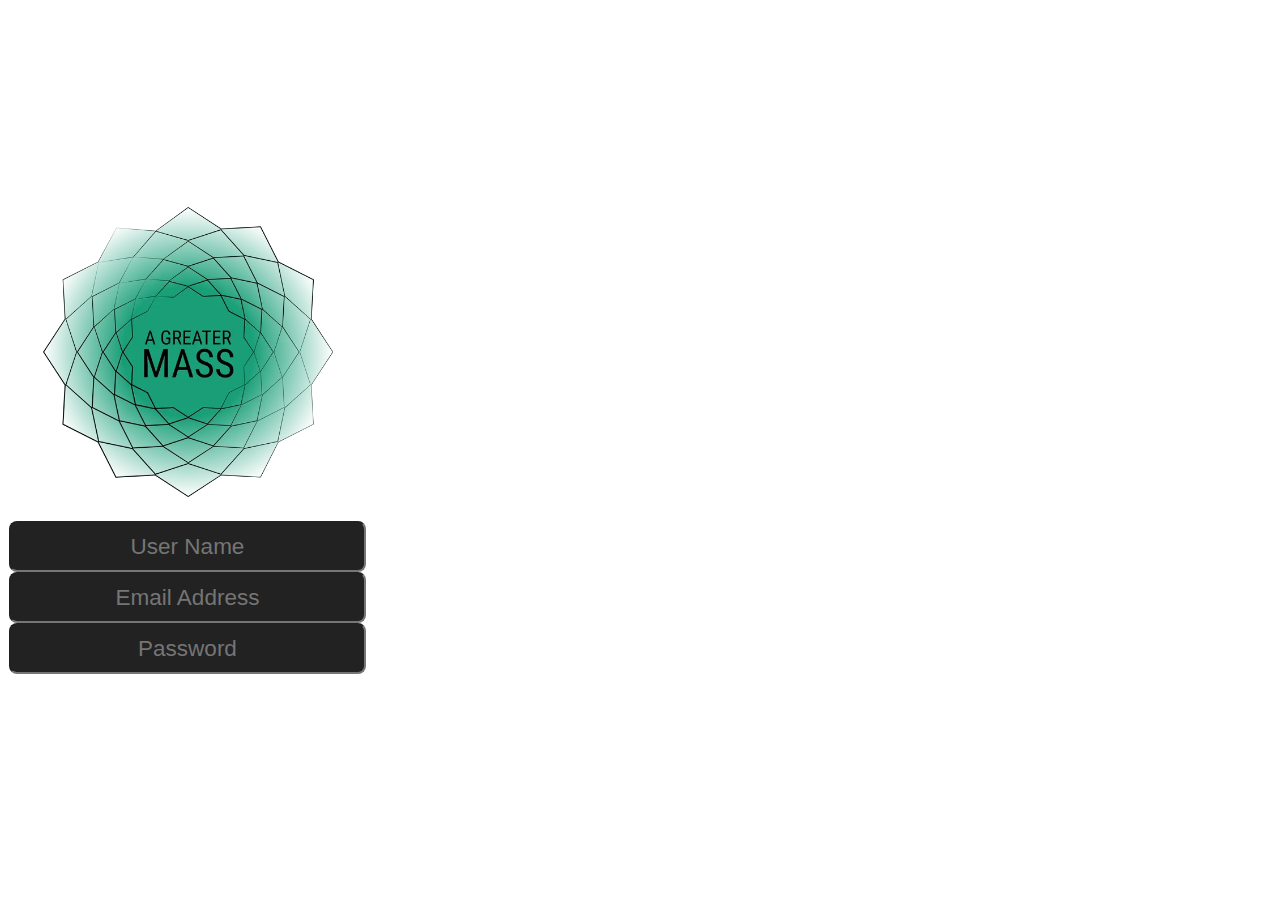
==== index.html @ 94d78392 "First commit" ====
<!DOCTYPE html>
<html lang="en">

<head>
    <meta charset="UTF-8">
    <meta http-equiv="X-UA-Compatible" content="IE=edge">
    <meta name="viewport" content="width=device-width, initial-scale=1.0">
    <title>Sign Up</title>

    <style>
        html {
            box-sizing: border-box;
        }

        *,
        *::before,
        *::after {
            box-sizing: inherit;
        }

        body {
            background-color: #fff;
            font-family: 'Roboto Condensed', Helvetica, Arial, sans-serif;
            font-size: 18px;
            margin: 0;
            padding: 0;
        }

        .debug {
            outline: none; /*3px solid firebrick; */
        }

        .input-field {
            background-color: #222;
            border-radius: 8px;
            color: #808080;
            font-size: 1.25em;
            line-height: 2;
            text-align: center;
            width: 100%;
        }

        .mobile-content {
            align-items: center;
            display: flex;
            flex-direction: column;
            height: 100vh;
            justify-content: center;
            margin: 0;
            max-width: 375px;
            min-width: 360px;
            padding: 0;
            width: 100vw;
        }

        .signup-form-section {
            margin: 5% 1%;
            width: 95%;
        }
    </style>
</head>

<body>
    <main class="mobile-content">
        <section id="logo-section" class="debug">
            <img src="a-greater-mass-logo-aqua-512w.webp" alt="A Greater Mass Logo" width="290" height="290">
        </section>
        <section id="signup-form-section" class="signup-form-section debug">
            <form id="signup-form">
                <input type="text" placeholder="User Name" class="input-field">
                <input type="email" placeholder="Email Address" class="input-field">
                <input type="password" placeholder="Password" class="input-field">
            </form>
        </section>
    </main>
</body>

</html>
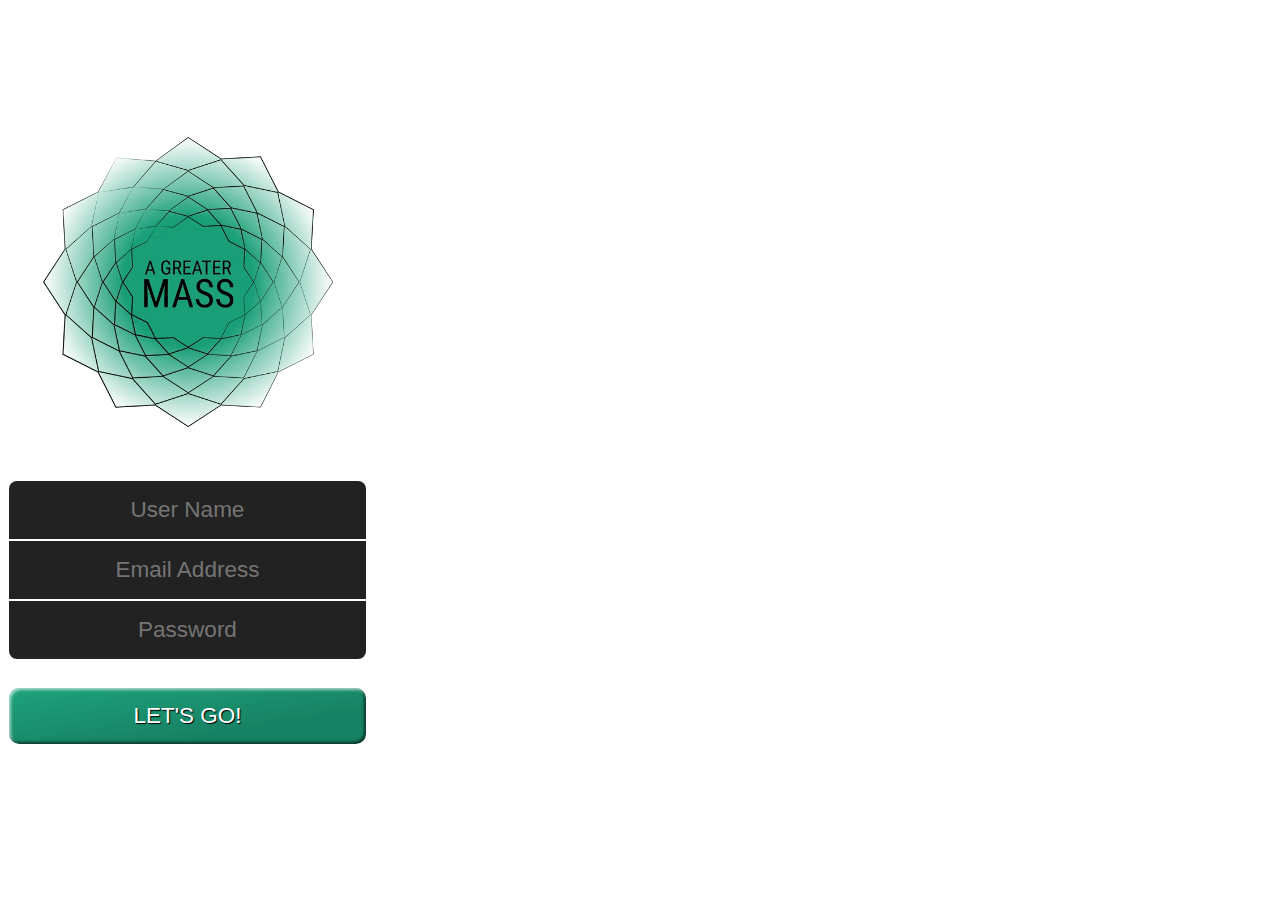
==== commit fbfdb508: "Completed sign up screen" ====
--- a/index.html
+++ b/index.html
@@ -27,17 +27,36 @@
         }
 
         .debug {
-            outline: none; /*3px solid firebrick; */
+            outline: none;
+            /*3px solid firebrick; */
         }
 
         .input-field {
             background-color: #222;
-            border-radius: 8px;
-            color: #808080;
+            border: 0;
+            color: #F7FFFF;
             font-size: 1.25em;
-            line-height: 2;
+            line-height: 2.5;
             text-align: center;
             width: 100%;
+        }
+
+        .input-field--top {
+            border-top-left-radius: 8px;
+            border-top-right-radius: 8px;
+        }
+
+        .input-field--middle {
+            margin: 0.5% 0;
+        }
+
+        .input-field--bottom {
+            border-bottom-left-radius: 8px;
+            border-bottom-right-radius: 8px;
+        }
+
+        #logo-section {
+            margin-bottom: 8%;
         }
 
         .mobile-content {
@@ -57,6 +76,37 @@
             margin: 5% 1%;
             width: 95%;
         }
+
+        .signup-form__submit {
+            border: 0;
+            line-height: 2.5;
+            margin-top: 8%;
+            padding: 0 20px;
+            font-size: 1.25em;
+            font-weight: 500;
+            text-align: center;
+            text-transform: uppercase;
+            color: #fff;
+            text-shadow: 1px 1px 1px #000;
+            border-radius: 10px;
+            background-color: rgba(29, 162, 124, 1);
+            background-image: linear-gradient(to top left,
+                    rgba(0, 0, 0, .2),
+                    rgba(0, 0, 0, .2) 30%,
+                    rgba(0, 0, 0, 0));
+            box-shadow: inset 2px 2px 3px rgba(255, 255, 255, .6),
+                inset -2px -2px 3px rgba(0, 0, 0, .6);
+            width: 100%;
+        }
+
+        .signup-form__submit:hover {
+            background-color: rgba(29, 162, 124, 1);
+        }
+
+        .signup-form__submit:active {
+            box-shadow: inset -2px -2px 3px rgba(255, 255, 255, .6),
+                inset 2px 2px 3px rgba(0, 0, 0, .6);
+        }
     </style>
 </head>
 
@@ -67,9 +117,12 @@
         </section>
         <section id="signup-form-section" class="signup-form-section debug">
             <form id="signup-form">
-                <input type="text" placeholder="User Name" class="input-field">
-                <input type="email" placeholder="Email Address" class="input-field">
-                <input type="password" placeholder="Password" class="input-field">
+                <input type="text" placeholder="User Name" class="input-field input-field--top">
+                <input type="email" placeholder="Email Address" class="input-field input-field--middle">
+                <input type="password" placeholder="Password" class="input-field input-field--bottom">
+                <button class="signup-form__submit" type="button">
+                    Let's Go!
+                </button>
             </form>
         </section>
     </main>
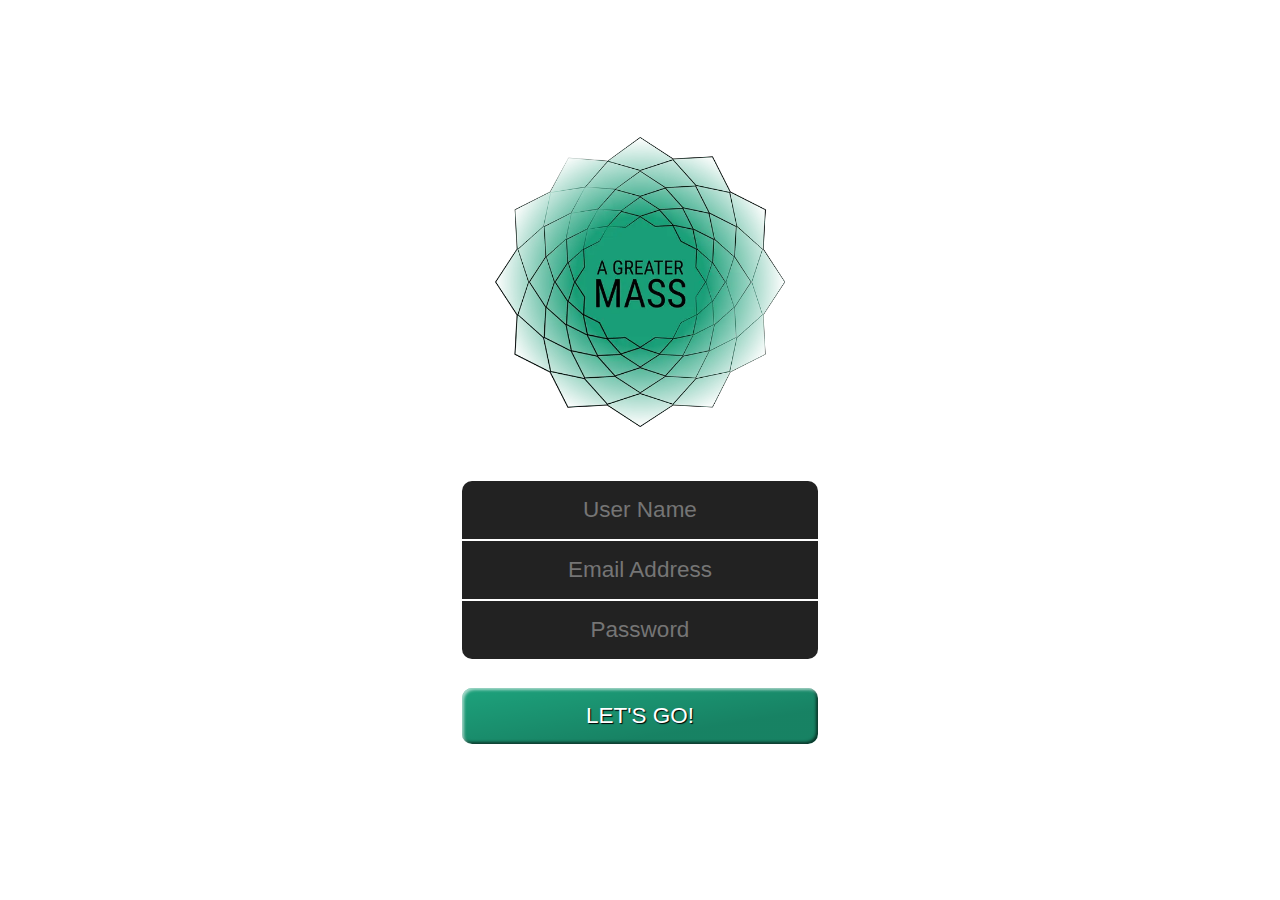
==== commit 520d1669: "Update index.html" ====
--- a/index.html
+++ b/index.html
@@ -26,6 +26,12 @@
             padding: 0;
         }
 
+        .full-screen-center {
+            display: grid;
+            height: 100vh;
+            place-items: center;
+        }
+
         .debug {
             outline: none;
             /*3px solid firebrick; */
@@ -42,8 +48,8 @@
         }
 
         .input-field--top {
-            border-top-left-radius: 8px;
-            border-top-right-radius: 8px;
+            border-top-left-radius: 10px;
+            border-top-right-radius: 10px;
         }
 
         .input-field--middle {
@@ -51,8 +57,8 @@
         }
 
         .input-field--bottom {
-            border-bottom-left-radius: 8px;
-            border-bottom-right-radius: 8px;
+            border-bottom-left-radius: 10px;
+            border-bottom-right-radius: 10px;
         }
 
         #logo-section {
@@ -110,7 +116,7 @@
     </style>
 </head>
 
-<body>
+<body class="full-screen-center">
     <main class="mobile-content">
         <section id="logo-section" class="debug">
             <img src="a-greater-mass-logo-aqua-512w.webp" alt="A Greater Mass Logo" width="290" height="290">
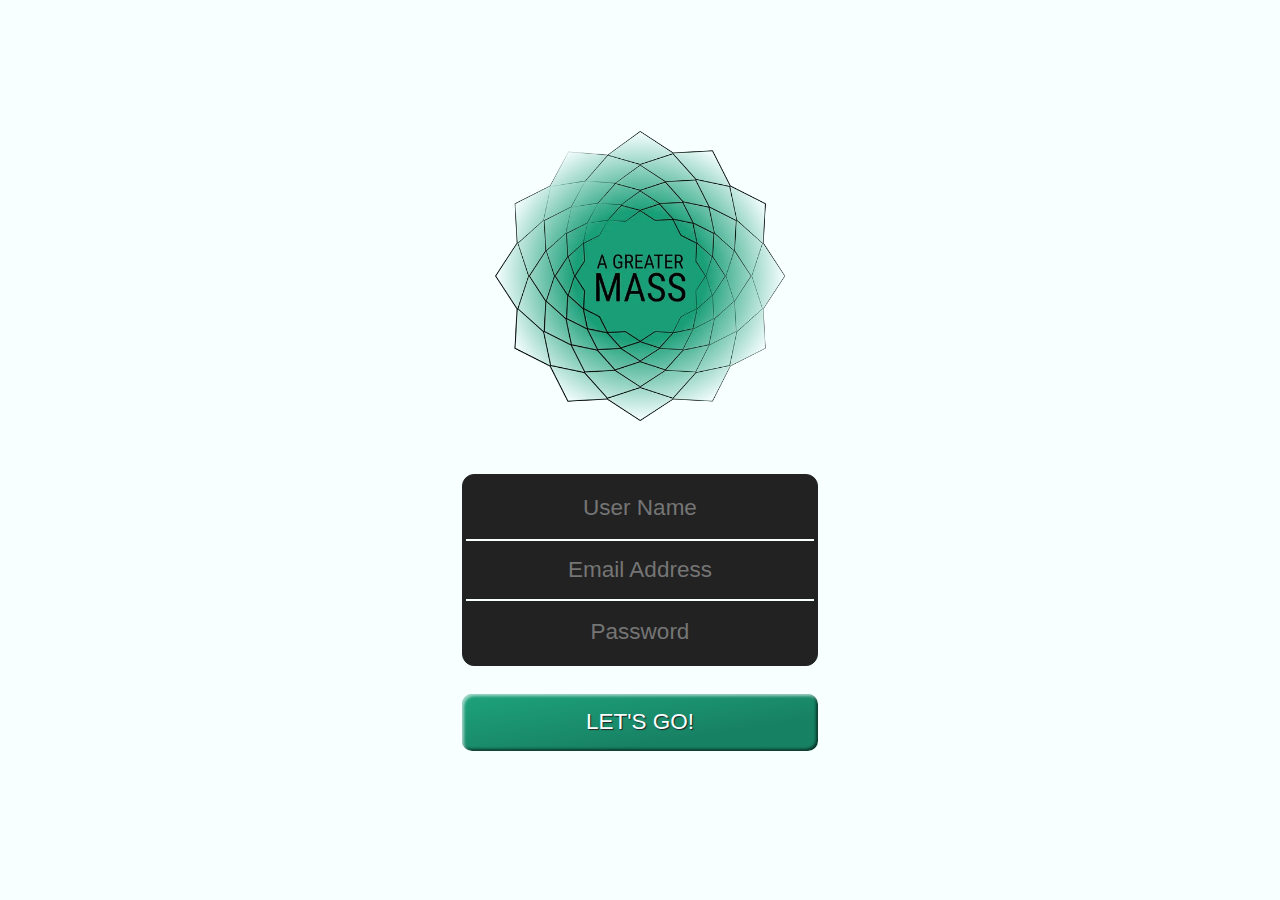
==== commit 05bd1bbe: "Reafactored styles" ====
--- a/index.html
+++ b/index.html
@@ -7,125 +7,24 @@
     <meta name="viewport" content="width=device-width, initial-scale=1.0">
     <title>Sign Up</title>
 
-    <style>
-        html {
-            box-sizing: border-box;
-        }
+    <link rel="stylesheet" href="./style.css">
 
-        *,
-        *::before,
-        *::after {
-            box-sizing: inherit;
-        }
-
-        body {
-            background-color: #fff;
-            font-family: 'Roboto Condensed', Helvetica, Arial, sans-serif;
-            font-size: 18px;
-            margin: 0;
-            padding: 0;
-        }
-
-        .full-screen-center {
-            display: grid;
-            height: 100vh;
-            place-items: center;
-        }
-
-        .debug {
-            outline: none;
-            /*3px solid firebrick; */
-        }
-
-        .input-field {
-            background-color: #222;
-            border: 0;
-            color: #F7FFFF;
-            font-size: 1.25em;
-            line-height: 2.5;
-            text-align: center;
-            width: 100%;
-        }
-
-        .input-field--top {
-            border-top-left-radius: 10px;
-            border-top-right-radius: 10px;
-        }
-
-        .input-field--middle {
-            margin: 0.5% 0;
-        }
-
-        .input-field--bottom {
-            border-bottom-left-radius: 10px;
-            border-bottom-right-radius: 10px;
-        }
-
-        #logo-section {
-            margin-bottom: 8%;
-        }
-
-        .mobile-content {
-            align-items: center;
-            display: flex;
-            flex-direction: column;
-            height: 100vh;
-            justify-content: center;
-            margin: 0;
-            max-width: 375px;
-            min-width: 360px;
-            padding: 0;
-            width: 100vw;
-        }
-
-        .signup-form-section {
-            margin: 5% 1%;
-            width: 95%;
-        }
-
-        .signup-form__submit {
-            border: 0;
-            line-height: 2.5;
-            margin-top: 8%;
-            padding: 0 20px;
-            font-size: 1.25em;
-            font-weight: 500;
-            text-align: center;
-            text-transform: uppercase;
-            color: #fff;
-            text-shadow: 1px 1px 1px #000;
-            border-radius: 10px;
-            background-color: rgba(29, 162, 124, 1);
-            background-image: linear-gradient(to top left,
-                    rgba(0, 0, 0, .2),
-                    rgba(0, 0, 0, .2) 30%,
-                    rgba(0, 0, 0, 0));
-            box-shadow: inset 2px 2px 3px rgba(255, 255, 255, .6),
-                inset -2px -2px 3px rgba(0, 0, 0, .6);
-            width: 100%;
-        }
-
-        .signup-form__submit:hover {
-            background-color: rgba(29, 162, 124, 1);
-        }
-
-        .signup-form__submit:active {
-            box-shadow: inset -2px -2px 3px rgba(255, 255, 255, .6),
-                inset 2px 2px 3px rgba(0, 0, 0, .6);
-        }
-    </style>
 </head>
 
-<body class="full-screen-center">
+<body class="full-screen--center">
     <main class="mobile-content">
         <section id="logo-section" class="debug">
             <img src="a-greater-mass-logo-aqua-512w.webp" alt="A Greater Mass Logo" width="290" height="290">
         </section>
-        <section id="signup-form-section" class="signup-form-section debug">
+        <section 
+            id="signup-form-section" 
+            class="signup-form-section debug">
             <form id="signup-form">
-                <input type="text" placeholder="User Name" class="input-field input-field--top">
-                <input type="email" placeholder="Email Address" class="input-field input-field--middle">
-                <input type="password" placeholder="Password" class="input-field input-field--bottom">
+                <div class="input-container">
+                    <input type="text" placeholder="User Name" class="input-field">
+                    <input type="email" placeholder="Email Address" class="input-field input-field--middle">
+                    <input type="password" placeholder="Password" class="input-field">
+                </div>
                 <button class="signup-form__submit" type="button">
                     Let's Go!
                 </button>
--- a/style.css
+++ b/style.css
@@ -0,0 +1,112 @@
+html {
+  box-sizing: border-box;
+}
+
+*,
+*::before,
+*::after {
+  box-sizing: inherit;
+}
+
+:root {
+  --black-colour: #222;
+  --primary-border-radius: 12px;
+  --white-colour: #f7ffff;
+}
+
+body {
+  background-color: var(--white-colour);
+  font-family: "Roboto Condensed", Helvetica, Arial, sans-serif;
+  font-size: 18px;
+  margin: 0;
+  padding: 0;
+}
+
+.full-screen--center {
+  display: grid;
+  height: 100vh;
+  place-items: center;
+}
+
+.debug {
+  outline: none;
+  /*3px solid firebrick; */
+}
+
+.input-container {
+  background-color: var(--black-colour);
+  border: 1px solid var(--black-colour);
+  border-radius: var(--primary-border-radius);
+  padding: 1%;
+}
+
+.input-field {
+  background-color: var(--black-colour);
+  border: 0;
+  color: var(--white-colour);
+  font-size: 1.25em;
+  line-height: 2.5;
+  text-align: center;
+  width: 100%;
+}
+
+.input-field--middle {
+  border-bottom: 2px solid var(--white-colour);
+  border-top: 2px solid var(--white-colour);
+  margin: 0.5% 0;
+}
+
+#logo-section {
+  margin-bottom: 8%;
+}
+
+.mobile-content {
+  align-items: center;
+  display: flex;
+  flex-direction: column;
+  height: 100vh;
+  justify-content: center;
+  margin: 0;
+  max-width: 375px;
+  min-width: 360px;
+  padding: 0;
+  width: 100vw;
+}
+
+.signup-form-section {
+  margin: 5% 1%;
+  width: 95%;
+}
+
+.signup-form__submit {
+  border: 0;
+  line-height: 2.5;
+  margin-top: 8%;
+  padding: 0 20px;
+  font-size: 1.25em;
+  font-weight: 500;
+  text-align: center;
+  text-transform: uppercase;
+  color: var(--white-colour);
+  text-shadow: 1px 1px 1px var(--black-colour);
+  border-radius: 10px;
+  background-color: rgba(29, 162, 124, 1);
+  background-image: linear-gradient(
+    to top left,
+    rgba(0, 0, 0, 0.2),
+    rgba(0, 0, 0, 0.2) 30%,
+    rgba(0, 0, 0, 0)
+  );
+  box-shadow: inset 2px 2px 3px rgba(255, 255, 255, 0.6),
+    inset -2px -2px 3px rgba(0, 0, 0, 0.6);
+  width: 100%;
+}
+
+.signup-form__submit:hover {
+  background-color: rgba(29, 162, 124, 1);
+}
+
+.signup-form__submit:active {
+  box-shadow: inset -2px -2px 3px rgba(255, 255, 255, 0.6),
+    inset 2px 2px 3px rgba(0, 0, 0, 0.6);
+}
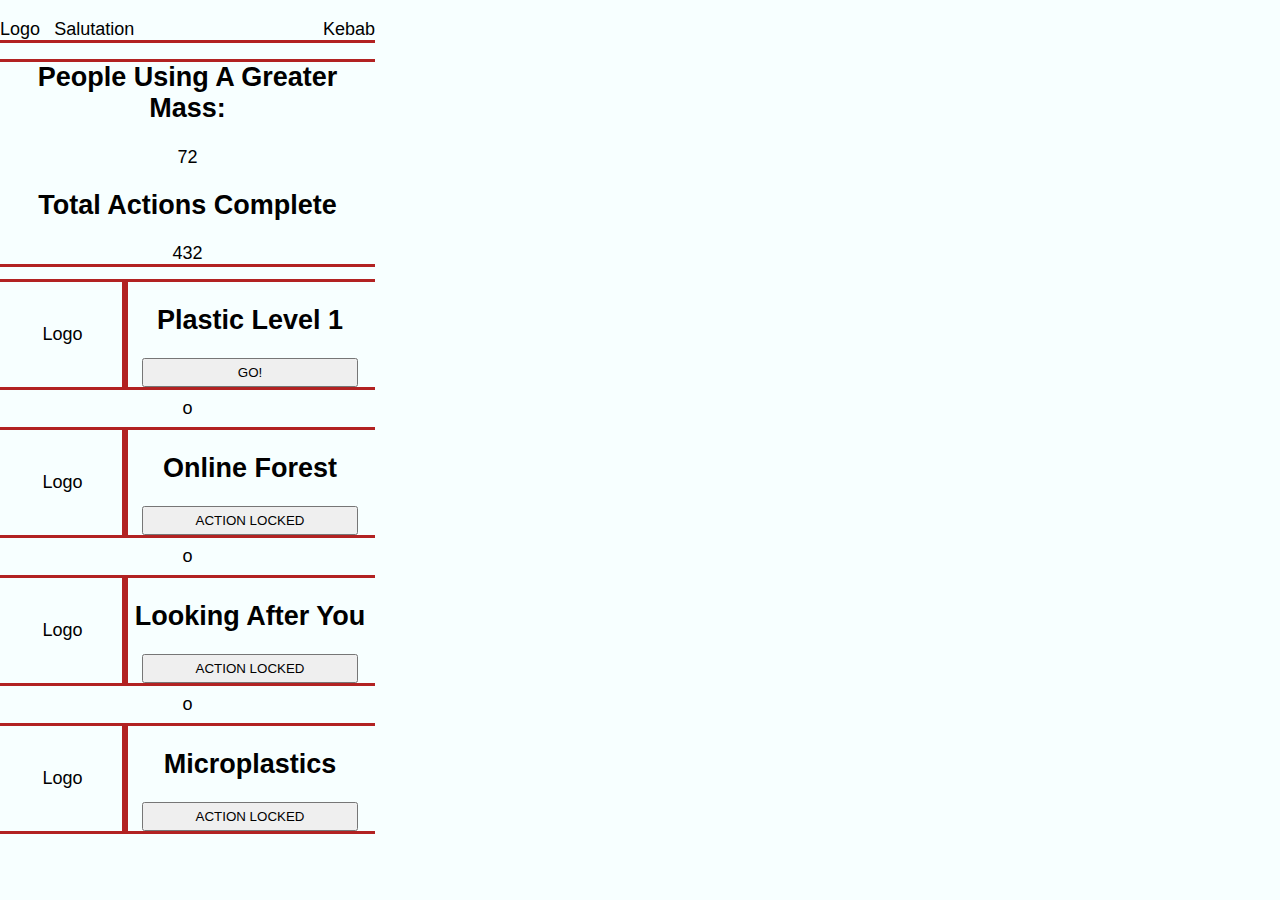
==== commit cd82a6df: "Started time line 1" ====
--- a/index.html
+++ b/index.html
@@ -5,7 +5,7 @@
     <meta charset="UTF-8">
     <meta http-equiv="X-UA-Compatible" content="IE=edge">
     <meta name="viewport" content="width=device-width, initial-scale=1.0">
-    <title>Sign Up</title>
+    <title>Time Line</title>
 
     <link rel="stylesheet" href="./style.css">
 
@@ -13,23 +13,62 @@
 
 <body class="full-screen--center">
     <main class="mobile-content">
-        <section id="logo-section" class="debug">
-            <img src="a-greater-mass-logo-aqua-512w.webp" alt="A Greater Mass Logo" width="290" height="290">
-        </section>
-        <section 
-            id="signup-form-section" 
-            class="signup-form-section debug">
-            <form id="signup-form">
-                <div class="input-container">
-                    <input type="text" placeholder="User Name" class="input-field">
-                    <input type="email" placeholder="Email Address" class="input-field input-field--middle">
-                    <input type="password" placeholder="Password" class="input-field">
+        <article>
+            <header class="debug">
+                <div class="header__top debug">
+                    <div>Logo</div>
+                    <div class="salutation">Salutation</div>
+                    <div>Kebab</div>
                 </div>
-                <button class="signup-form__submit" type="button">
-                    Let's Go!
-                </button>
-            </form>
-        </section>
+                <div class="header__banner debug">
+                    <h2>People Using A Greater Mass:</h2>
+                    <p>72</p>
+                    <h2>Total Actions Complete</h2>
+                    <p>432</p>
+                </div>
+            </header>
+            <section id="time-line" class="time-line">
+                <div class="time-line__row">
+                    <div class="level-image debug">Logo</div>
+                    <div class="level-details debug">
+                        <h2 class="level-details__heading">Plastic Level 1</h2>
+                        <div class="time-line__button-wrapper">
+                            <button class="time-line__button">GO!</button>
+                        </div>
+                    </div>
+                </div>
+                <div class="time-line__separator">o</div>
+                <div class="time-line__row">
+                    <div class="level-image debug">Logo</div>
+                    <div class="level-details debug">
+                        <h2 class="level-details__heading">Online Forest</h2>
+                        <div class="time-line__button-wrapper">
+                            <button class="time-line__button">ACTION LOCKED</button>
+                        </div>
+                    </div>
+                </div>
+                <div class="time-line__separator">o</div>
+                <div class="time-line__row">
+                    <div class="level-image debug">Logo</div>
+                    <div class="level-details debug">
+                        <h2 class="level-details__heading">Looking After You</h2>
+                        <div class="time-line__button-wrapper">
+                            <button class="time-line__button">ACTION LOCKED</button>
+                        </div>
+                    </div>
+                </div>
+                <div class="time-line__separator">o</div>
+                <div class="time-line__row">
+                    <div class="level-image debug">Logo</div>
+                    <div class="level-details debug">
+                        <h2 class="level-details__heading">Microplastics</h2>
+                        <div class="time-line__button-wrapper">
+                            <button class="time-line__button">ACTION LOCKED</button>
+                        </div>
+                    </div>
+                </div>
+            </section>
+        </article>
     </main>
 </body>
 
--- a/style.css
+++ b/style.css
@@ -28,9 +28,48 @@
   place-items: center;
 }
 
+.full-screen--center {
+  display: flex;
+  height: 100vh;
+  align-items: flex-start;
+}
+
 .debug {
-  outline: none;
-  /*3px solid firebrick; */
+  /* outline: none; */
+  outline: 3px solid firebrick;
+}
+
+.mobile-content {
+  align-items: center;
+  display: flex;
+  flex-direction: column;
+  height: 100vh;
+  justify-content: center;
+  margin: 0;
+  max-width: 375px;
+  min-width: 360px;
+  padding: 0;
+  width: 100vw;
+}
+
+article {
+  height: 100%;
+  margin: 5% 0;
+  overflow-y: scroll;
+  width: 100%;
+}
+
+.header__top {
+  display: grid;
+  grid-template-columns: auto 2fr auto;
+}
+
+.header__banner {
+  text-align: center;
+}
+
+.salutation {
+  margin-left: 5%;
 }
 
 .input-container {
@@ -58,19 +97,6 @@
 
 #logo-section {
   margin-bottom: 8%;
-}
-
-.mobile-content {
-  align-items: center;
-  display: flex;
-  flex-direction: column;
-  height: 100vh;
-  justify-content: center;
-  margin: 0;
-  max-width: 375px;
-  min-width: 360px;
-  padding: 0;
-  width: 100vw;
 }
 
 .signup-form-section {
@@ -110,3 +136,40 @@
   box-shadow: inset -2px -2px 3px rgba(255, 255, 255, 0.6),
     inset 2px 2px 3px rgba(0, 0, 0, 0.6);
 }
+
+.time-line {
+  width: 100%;
+}
+
+.time-line__row {
+  display: grid;
+  grid-template-columns: 1fr 2fr;
+  width: 100%;
+}
+
+.level-image {
+  display: grid;
+  place-items: center;
+}
+.level-details {
+  padding: 0 2%;
+}
+
+.level-details__heading {
+  text-align: center;
+}
+
+.time-line__button-wrapper {
+  text-align: center;
+  width: 100%;
+}
+
+.time-line__button {
+  width: 90%;
+  padding: 2%;
+}
+
+.time-line__separator {
+  padding: 3% 0;
+  text-align: center;
+}
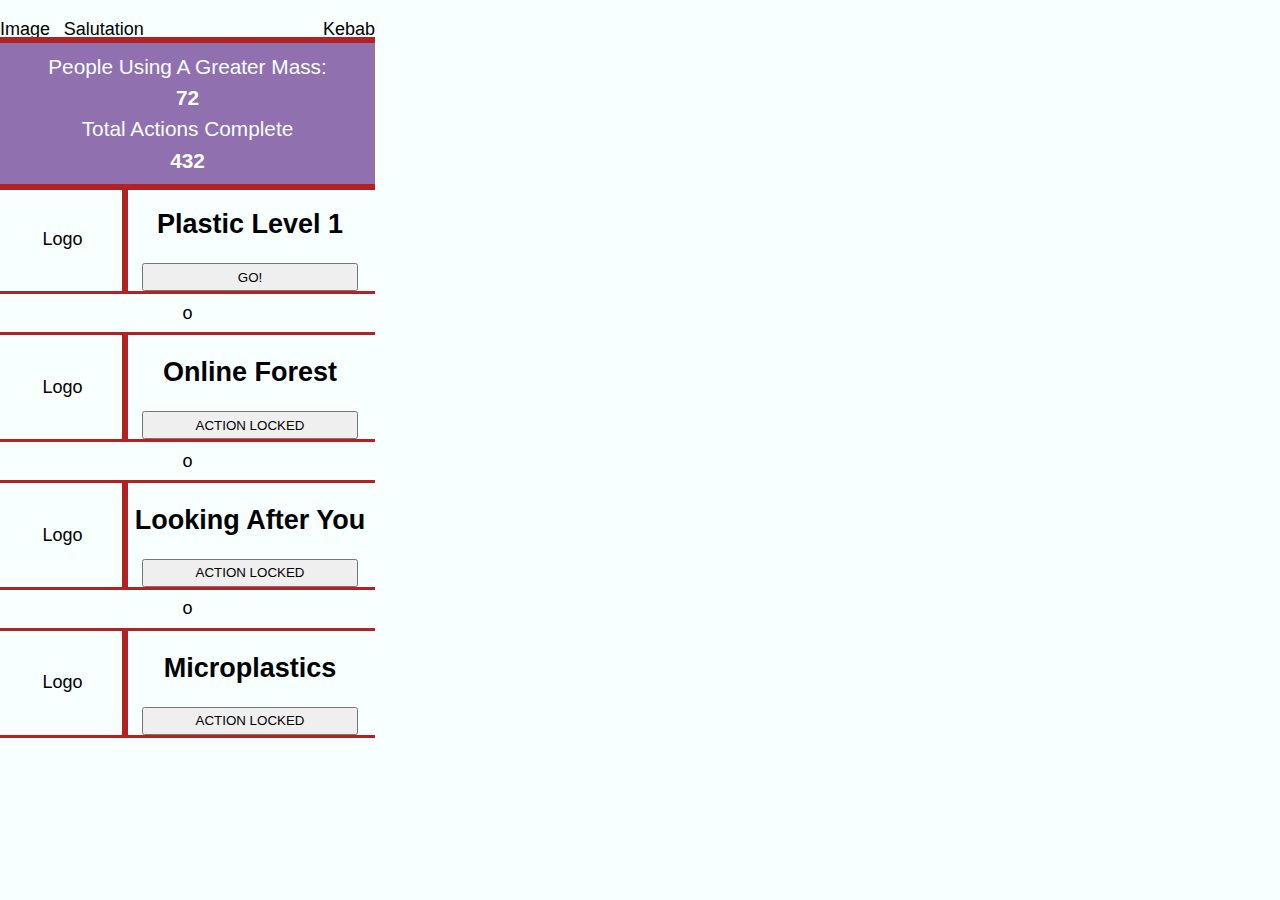
==== commit 5a011f10: "Banner styles" ====
--- a/index.html
+++ b/index.html
@@ -16,15 +16,15 @@
         <article>
             <header class="debug">
                 <div class="header__top debug">
-                    <div>Logo</div>
+                    <div>Image</div>
                     <div class="salutation">Salutation</div>
                     <div>Kebab</div>
                 </div>
                 <div class="header__banner debug">
-                    <h2>People Using A Greater Mass:</h2>
-                    <p>72</p>
-                    <h2>Total Actions Complete</h2>
-                    <p>432</p>
+                    <div class="heading">People Using A Greater Mass:</div>
+                    <div class="heading"><strong>72</strong></div>
+                    <div class="heading">Total Actions Complete</div>
+                    <div class="heading"><strong>432</strong></div>
                 </div>
             </header>
             <section id="time-line" class="time-line">
--- a/style.css
+++ b/style.css
@@ -11,6 +11,7 @@
 :root {
   --black-colour: #222;
   --primary-border-radius: 12px;
+  --purple-colour: #9170b0;
   --white-colour: #f7ffff;
 }
 
@@ -65,7 +66,16 @@
 }
 
 .header__banner {
+  background-color: var(--purple-colour);
+  color: var(--white-colour);
+  line-height: 1.5;
+  padding: 3% 0;
   text-align: center;
+}
+
+.heading {
+    font-size: 1.3rem;
+    font-weight: 400;
 }
 
 .salutation {
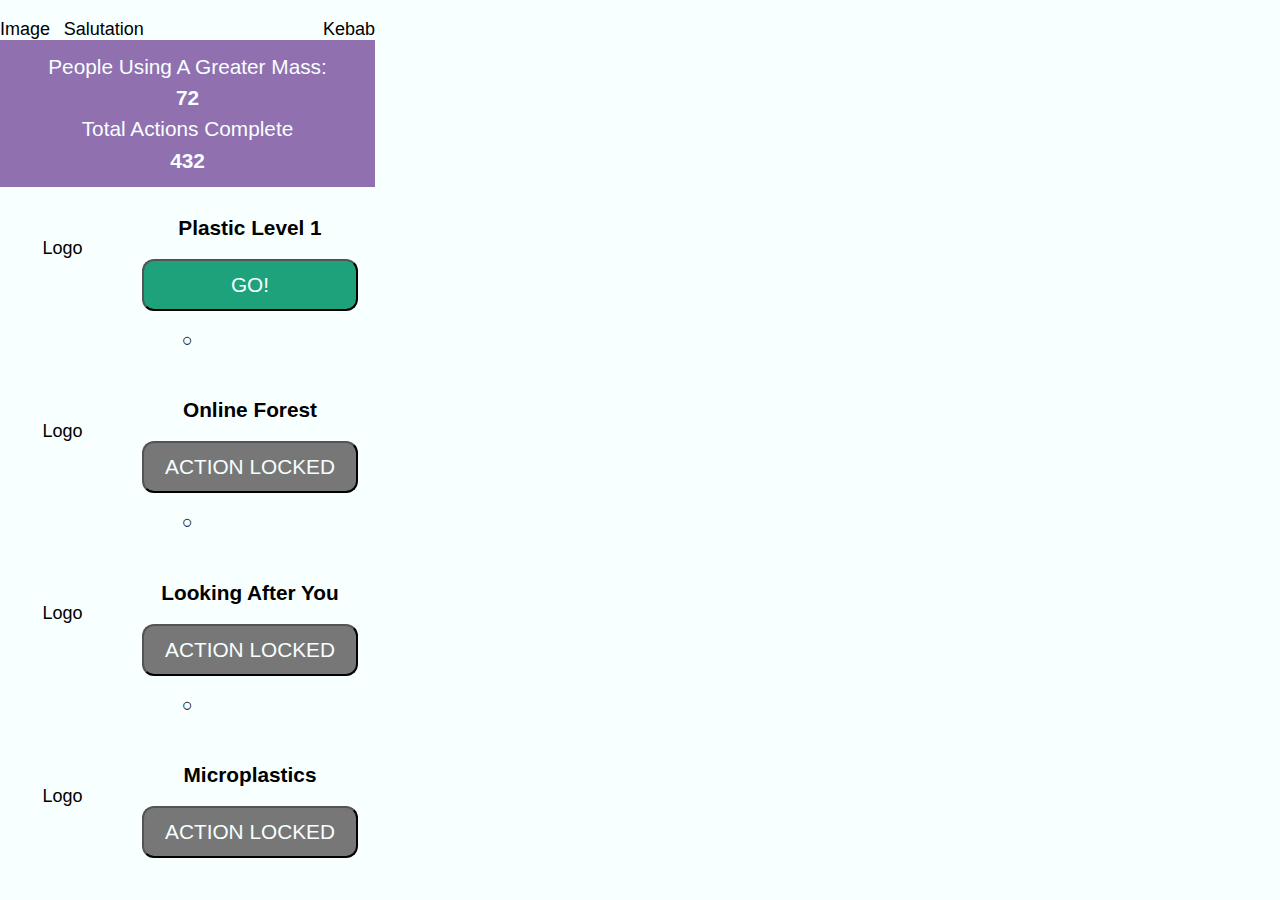
==== commit d048244f: "Button styles and circle seperators" ====
--- a/index.html
+++ b/index.html
@@ -31,39 +31,39 @@
                 <div class="time-line__row">
                     <div class="level-image debug">Logo</div>
                     <div class="level-details debug">
-                        <h2 class="level-details__heading">Plastic Level 1</h2>
+                        <div class="level-details__heading">Plastic Level 1</div>
                         <div class="time-line__button-wrapper">
-                            <button class="time-line__button">GO!</button>
+                            <button class="heading button--enabled time-line__button">GO!</button>
                         </div>
                     </div>
                 </div>
-                <div class="time-line__separator">o</div>
+                <div class="time-line__separator">&cir;</div>
                 <div class="time-line__row">
                     <div class="level-image debug">Logo</div>
                     <div class="level-details debug">
-                        <h2 class="level-details__heading">Online Forest</h2>
+                        <div class="level-details__heading">Online Forest</div>
                         <div class="time-line__button-wrapper">
-                            <button class="time-line__button">ACTION LOCKED</button>
+                            <button class="heading button--disabled time-line__button">ACTION LOCKED</button>
                         </div>
                     </div>
                 </div>
-                <div class="time-line__separator">o</div>
+                <div class="time-line__separator">&cir;</div>
                 <div class="time-line__row">
                     <div class="level-image debug">Logo</div>
                     <div class="level-details debug">
-                        <h2 class="level-details__heading">Looking After You</h2>
+                        <div class="level-details__heading">Looking After You</div>
                         <div class="time-line__button-wrapper">
-                            <button class="time-line__button">ACTION LOCKED</button>
+                            <button class="heading button--disabled time-line__button">ACTION LOCKED</button>
                         </div>
                     </div>
                 </div>
-                <div class="time-line__separator">o</div>
+                <div class="time-line__separator">&cir;</div>
                 <div class="time-line__row">
                     <div class="level-image debug">Logo</div>
                     <div class="level-details debug">
-                        <h2 class="level-details__heading">Microplastics</h2>
+                        <div class="level-details__heading">Microplastics</div>
                         <div class="time-line__button-wrapper">
-                            <button class="time-line__button">ACTION LOCKED</button>
+                            <button class="heading button--disabled time-line__button">ACTION LOCKED</button>
                         </div>
                     </div>
                 </div>
--- a/style.css
+++ b/style.css
@@ -10,6 +10,8 @@
 
 :root {
   --black-colour: #222;
+  --green-colour: #1da27c;
+  --grey-colour: #777777;
   --primary-border-radius: 12px;
   --purple-colour: #9170b0;
   --white-colour: #f7ffff;
@@ -36,8 +38,8 @@
 }
 
 .debug {
-  /* outline: none; */
-  outline: 3px solid firebrick;
+  outline: none;
+  /* outline: 3px solid firebrick; */
 }
 
 .mobile-content {
@@ -55,7 +57,7 @@
 
 article {
   height: 100%;
-  margin: 5% 0;
+  padding: 5% 0;
   overflow-y: scroll;
   width: 100%;
 }
@@ -74,8 +76,8 @@
 }
 
 .heading {
-    font-size: 1.3rem;
-    font-weight: 400;
+  font-size: 1.3rem;
+  font-weight: 400;
 }
 
 .salutation {
@@ -125,7 +127,7 @@
   text-transform: uppercase;
   color: var(--white-colour);
   text-shadow: 1px 1px 1px var(--black-colour);
-  border-radius: 10px;
+  border-radius: var(--primary-border-radius);
   background-color: rgba(29, 162, 124, 1);
   background-image: linear-gradient(
     to top left,
@@ -166,7 +168,18 @@
 }
 
 .level-details__heading {
-  text-align: center;
+  font-size: 1.3rem;
+  font-weight: 600;
+  padding: 12% 0 8% 0;
+  text-align: center;
+}
+
+.button--enabled {
+  background-color: var(--green-colour);
+}
+
+.button--disabled {
+  background-color: var(--grey-colour);
 }
 
 .time-line__button-wrapper {
@@ -175,11 +188,14 @@
 }
 
 .time-line__button {
+  border-radius: var(--primary-border-radius);
+
+  color: var(--white-colour);
+  padding: 5% 0;
   width: 90%;
-  padding: 2%;
 }
 
 .time-line__separator {
-  padding: 3% 0;
-  text-align: center;
-}
+  padding: 5% 0;
+  text-align: center;
+}
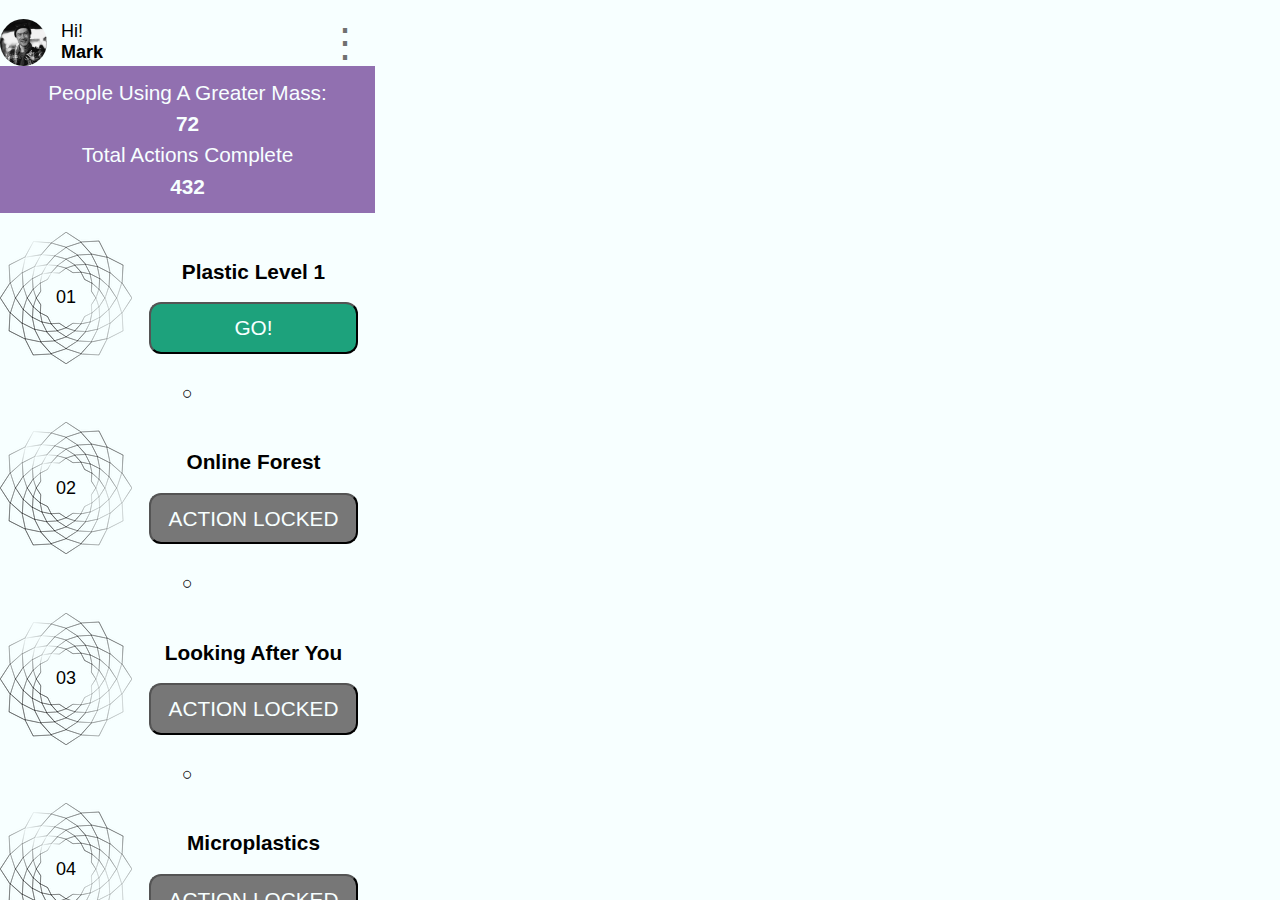
==== commit 5bd88c9c: "Finished first draft of Time Line 1" ====
--- a/index.html
+++ b/index.html
@@ -16,9 +16,9 @@
         <article>
             <header class="debug">
                 <div class="header__top debug">
-                    <div>Image</div>
-                    <div class="salutation">Salutation</div>
-                    <div>Kebab</div>
+                    <div class="profile-image-wrapper"><img class="profile-image" alt="Mark" src="bali-ubud-pasar-mark-by-syahravi-300w.webp" width="47" height="47"></div>
+                    <div class="salutation">Hi!<br><strong>Mark</strong></div>
+                    <div class="kebab">&vellip;</div>
                 </div>
                 <div class="header__banner debug">
                     <div class="heading">People Using A Greater Mass:</div>
@@ -29,7 +29,7 @@
             </header>
             <section id="time-line" class="time-line">
                 <div class="time-line__row">
-                    <div class="level-image debug">Logo</div>
+                    <div class="level-image level-image--active debug">01</div>
                     <div class="level-details debug">
                         <div class="level-details__heading">Plastic Level 1</div>
                         <div class="time-line__button-wrapper">
@@ -39,7 +39,7 @@
                 </div>
                 <div class="time-line__separator">&cir;</div>
                 <div class="time-line__row">
-                    <div class="level-image debug">Logo</div>
+                    <div class="level-image debug">02</div>
                     <div class="level-details debug">
                         <div class="level-details__heading">Online Forest</div>
                         <div class="time-line__button-wrapper">
@@ -49,7 +49,7 @@
                 </div>
                 <div class="time-line__separator">&cir;</div>
                 <div class="time-line__row">
-                    <div class="level-image debug">Logo</div>
+                    <div class="level-image debug">03</div>
                     <div class="level-details debug">
                         <div class="level-details__heading">Looking After You</div>
                         <div class="time-line__button-wrapper">
@@ -59,7 +59,7 @@
                 </div>
                 <div class="time-line__separator">&cir;</div>
                 <div class="time-line__row">
-                    <div class="level-image debug">Logo</div>
+                    <div class="level-image debug">04</div>
                     <div class="level-details debug">
                         <div class="level-details__heading">Microplastics</div>
                         <div class="time-line__button-wrapper">
--- a/style.css
+++ b/style.css
@@ -11,6 +11,7 @@
 :root {
   --black-colour: #222;
   --green-colour: #1da27c;
+  --grey-light-colour: #707070;
   --grey-colour: #777777;
   --primary-border-radius: 12px;
   --purple-colour: #9170b0;
@@ -67,10 +68,27 @@
   grid-template-columns: auto 2fr auto;
 }
 
+.profile-image-wrapper {
+  margin: auto 0;
+}
+
+.profile-image {
+  border-radius: 50%;
+  text-align: center;
+  vertical-align: middle;
+}
+
+.kebab {
+  color: var(--grey-light-colour);
+  padding-right: 10px;
+  font-size: 2.5rem;
+}
+
 .header__banner {
   background-color: var(--purple-colour);
   color: var(--white-colour);
   line-height: 1.5;
+  margin-bottom: 5%;
   padding: 3% 0;
   text-align: center;
 }
@@ -81,7 +99,7 @@
 }
 
 .salutation {
-  margin-left: 5%;
+  margin: auto 5%;
 }
 
 .input-container {
@@ -160,9 +178,20 @@
 }
 
 .level-image {
-  display: grid;
+  background-image: url(./LogoOutlineNoText-132w.png);
+  display: grid;
+  height: 132px;
   place-items: center;
-}
+  width: 132px;
+}
+
+/*
+.level-image--active {
+  background-color: var(--green-colour);
+  border-radius: 50%;
+}
+*/
+
 .level-details {
   padding: 0 2%;
 }
